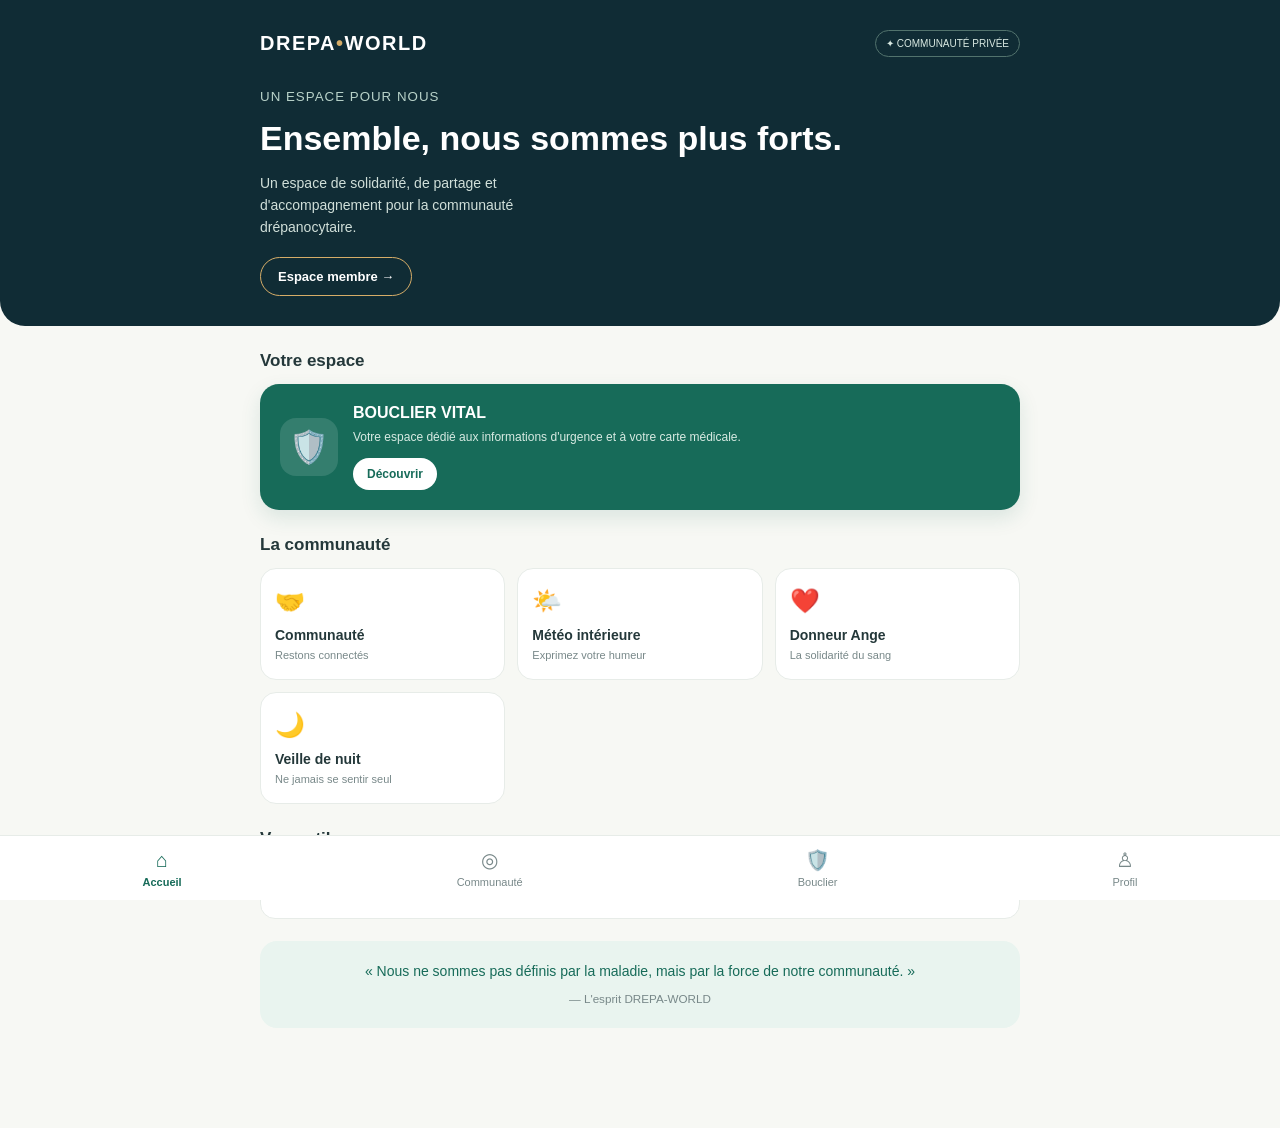
==== index.html @ d8fce9ac "Add files via upload" ====
<!DOCTYPE html>
<html lang="fr">
<head>
<meta charset="UTF-8">
<meta name="viewport" content="width=device-width, initial-scale=1.0">
<meta name="theme-color" content="#102c35">
<meta name="description" content="DREPA-WORLD, une communauté privée dédiée aux personnes vivant avec la drépanocytose.">
<title>DREPA-WORLD | Ensemble, plus forts</title>

<style>
:root {
  --deep: #102c35;
  --green: #176b59;
  --mint: #e9f4ef;
  --cream: #f7f8f4;
  --gold: #d6ad68;
  --text: #24383a;
  --muted: #788889;
  --white: #ffffff;
  --border: #e7ece8;
}

* {
  box-sizing: border-box;
  margin: 0;
  padding: 0;
}

body {
  font-family: Arial, sans-serif;
  background: var(--cream);
  color: var(--text);
  min-height: 100vh;
}

button {
  font: inherit;
  cursor: pointer;
}

header {
  background: var(--deep);
  color: white;
  padding: 20px;
  border-radius: 0 0 25px 25px;
}

.topbar {
  display: flex;
  align-items: center;
  justify-content: space-between;
  gap: 12px;
  flex-wrap: wrap;
}

.brand {
  font-size: 20px;
  font-weight: 800;
  letter-spacing: 1.5px;
}

.brand span {
  color: var(--gold);
}

.private {
  font-size: 10px;
  color: #d8e8e1;
  border: 1px solid #52736d;
  padding: 7px 10px;
  border-radius: 20px;
}

.welcome {
  margin-top: 30px;
}

.welcome small {
  color: #b8d2c9;
  letter-spacing: 1px;
}

.welcome h1 {
  font-size: 27px;
  margin: 12px 0;
  line-height: 1.25;
}

.welcome p {
  color: #d0dfd9;
  font-size: 14px;
  line-height: 1.6;
  max-width: 310px;
}

.login-link {
  display: inline-block;
  margin-top: 18px;
  padding: 11px 17px;
  border: 1px solid var(--gold);
  border-radius: 25px;
  color: white;
  text-decoration: none;
  font-size: 13px;
  font-weight: bold;
  transition: background .2s;
}

.login-link:hover {
  background: #ffffff18;
}

main {
  width: min(100% - 30px, 760px);
  margin: 22px auto 100px;
}

.section-title {
  font-size: 17px;
  margin: 25px 0 13px;
  font-weight: 700;
}

.shield {
  background: var(--green);
  color: white;
  border-radius: 19px;
  padding: 20px;
  display: flex;
  align-items: center;
  gap: 15px;
  box-shadow: 0 8px 20px #176b5920;
}

.shield-icon {
  font-size: 32px;
  background: #ffffff20;
  width: 58px;
  height: 58px;
  display: grid;
  place-items: center;
  border-radius: 16px;
  flex-shrink: 0;
}

.shield h2 {
  font-size: 16px;
  margin-bottom: 6px;
}

.shield p {
  font-size: 12px;
  color: #d8ebe3;
  line-height: 1.5;
}

.action {
  display: inline-block;
  margin-top: 12px;
  border: 0;
  border-radius: 20px;
  padding: 9px 14px;
  background: white;
  color: var(--green);
  font-size: 12px;
  font-weight: bold;
}

.grid {
  display: grid;
  grid-template-columns: repeat(2, 1fr);
  gap: 12px;
}

.tile {
  background: white;
  border: 1px solid var(--border);
  border-radius: 16px;
  padding: 17px 14px;
  min-height: 112px;
  text-align: left;
  color: var(--text);
}

.tile .emoji {
  font-size: 24px;
  display: block;
  margin-bottom: 12px;
}

.tile strong {
  display: block;
  font-size: 14px;
}

.tile small {
  display: block;
  margin-top: 6px;
  color: var(--muted);
  font-size: 11px;
}

.tools-button {
  display: flex;
  align-items: center;
  justify-content: space-between;
  width: 100%;
  background: white;
  color: var(--deep);
  border: 1px solid var(--border);
  border-radius: 15px;
  padding: 17px;
  font-weight: bold;
}

.tools-panel {
  display: none;
  background: white;
  border: 1px solid var(--border);
  border-radius: 15px;
  margin-top: 8px;
  overflow: hidden;
}

.tools-panel.open {
  display: block;
}

.tool-link {
  display: block;
  width: 100%;
  text-align: left;
  padding: 15px;
  background: white;
  color: var(--text);
  border: 0;
  border-bottom: 1px solid var(--border);
  font-size: 13px;
}

.tool-link:last-child {
  border-bottom: 0;
}

.quote {
  margin-top: 22px;
  padding: 19px;
  border-radius: 17px;
  background: var(--mint);
  color: var(--green);
  font-size: 14px;
  line-height: 1.6;
  text-align: center;
}

.quote small {
  display: block;
  margin-top: 8px;
  color: var(--muted);
}

.bottom-nav {
  position: fixed;
  bottom: 0;
  left: 0;
  right: 0;
  background: white;
  border-top: 1px solid var(--border);
  display: flex;
  justify-content: space-around;
  padding: 12px 5px calc(12px + env(safe-area-inset-bottom));
  z-index: 5;
}

.nav-item {
  background: none;
  border: 0;
  color: var(--muted);
  font-size: 11px;
  text-align: center;
}

.nav-item span {
  display: block;
  font-size: 20px;
  margin-bottom: 4px;
}

.nav-item.active {
  color: var(--green);
  font-weight: bold;
}

.notice {
  display: none;
  background: white;
  border: 1px solid var(--border);
  border-radius: 14px;
  padding: 18px;
  margin-top: 15px;
  font-size: 13px;
  line-height: 1.6;
}

.notice.show {
  display: block;
}

@media (min-width: 600px) {
  header {
    padding: 30px max(25px, calc((100% - 760px)/2));
  }

  .welcome h1 {
    font-size: 34px;
  }

  .grid {
    grid-template-columns: repeat(3, 1fr);
  }
}
</style>
</head>

<body>

<header>
  <div class="topbar">
    <div class="brand">DREPA<span>•</span>WORLD</div>
    <div class="private">✦ COMMUNAUTÉ PRIVÉE</div>
  </div>

  <div class="welcome">
    <small>UN ESPACE POUR NOUS</small>

    <h1>Ensemble, nous sommes plus forts.</h1>

    <p>
      Un espace de solidarité, de partage et
      d'accompagnement pour la communauté drépanocytaire.
    </p>

    <a href="connexion.html" class="login-link">
      Espace membre →
    </a>
  </div>
</header>

<main>

  <h2 class="section-title">Votre espace</h2>

  <section class="shield">
    <div class="shield-icon">🛡️</div>

    <div>
      <h2>BOUCLIER VITAL</h2>
      <p>
        Votre espace dédié aux informations d'urgence
        et à votre carte médicale.
      </p>

      <button class="action" onclick="showInfo('Bouclier Vital')">
        Découvrir
      </button>
    </div>
  </section>

  <h2 class="section-title">La communauté</h2>

  <section class="grid">

    <button class="tile" onclick="showInfo('Communauté')">
      <span class="emoji">🤝</span>
      <strong>Communauté</strong>
      <small>Restons connectés</small>
    </button>

    <button class="tile" onclick="showInfo('Météo intérieure')">
      <span class="emoji">🌤️</span>
      <strong>Météo intérieure</strong>
      <small>Exprimez votre humeur</small>
    </button>

    <button class="tile" onclick="showInfo('Donneur Ange')">
      <span class="emoji">❤️</span>
      <strong>Donneur Ange</strong>
      <small>La solidarité du sang</small>
    </button>

    <button class="tile" onclick="showInfo('Veille de nuit')">
      <span class="emoji">🌙</span>
      <strong>Veille de nuit</strong>
      <small>Ne jamais se sentir seul</small>
    </button>

  </section>

  <h2 class="section-title">Vos outils</h2>

  <button
    class="tools-button"
    onclick="toggleTools()"
    aria-expanded="false"
    id="toolsButton"
  >
    <span>🧰 &nbsp; Outils DREPA-WORLD</span>
    <span id="toolsArrow">＋</span>
  </button>

  <div class="tools-panel" id="toolsPanel">

    <button class="tool-link" onclick="showInfo('Suivi hydratation')">
      💧 Suivi hydratation
    </button>

    <button class="tool-link" onclick="showInfo('Rappels personnels')">
      ⏰ Rappels personnels
    </button>

    <button class="tool-link" onclick="showInfo('Journal de santé')">
      📖 Journal de santé
    </button>

    <button class="tool-link" onclick="showInfo('Annuaire solidaire')">
      📍 Annuaire solidaire
    </button>

    <button class="tool-link" onclick="showInfo('Mes invitations')">
      🎟️ Mes invitations
    </button>

    <button class="tool-link" onclick="showInfo('Mon profil')">
      👤 Mon profil
    </button>

  </div>

  <div class="notice" id="notice" role="status"></div>

  <div class="quote">
    « Nous ne sommes pas définis par la maladie,
    mais par la force de notre communauté. »

    <small>— L'esprit DREPA-WORLD</small>
  </div>

</main>

<nav class="bottom-nav">

  <button class="nav-item active" onclick="showInfo('Accueil')">
    <span>⌂</span>Accueil
  </button>

  <button class="nav-item" onclick="showInfo('Communauté')">
    <span>◎</span>Communauté
  </button>

  <button class="nav-item" onclick="showInfo('Bouclier Vital')">
    <span>🛡️</span>Bouclier
  </button>

  <button class="nav-item" onclick="showInfo('Profil')">
    <span>♙</span>Profil
  </button>

</nav>

<script>
function toggleTools() {
  const panel = document.getElementById('toolsPanel');
  const button = document.getElementById('toolsButton');
  const arrow = document.getElementById('toolsArrow');

  const open = panel.classList.toggle('open');

  button.setAttribute('aria-expanded', open);
  arrow.textContent = open ? '−' : '＋';
}

function showInfo(name) {
  const notice = document.getElementById('notice');

  notice.textContent =
    name + " : cet espace sera développé dans les prochaines étapes de DREPA-WORLD.";

  notice.classList.add('show');

  notice.scrollIntoView({
    behavior: 'smooth',
    block: 'nearest'
  });
}
</script>

</body>
</html>
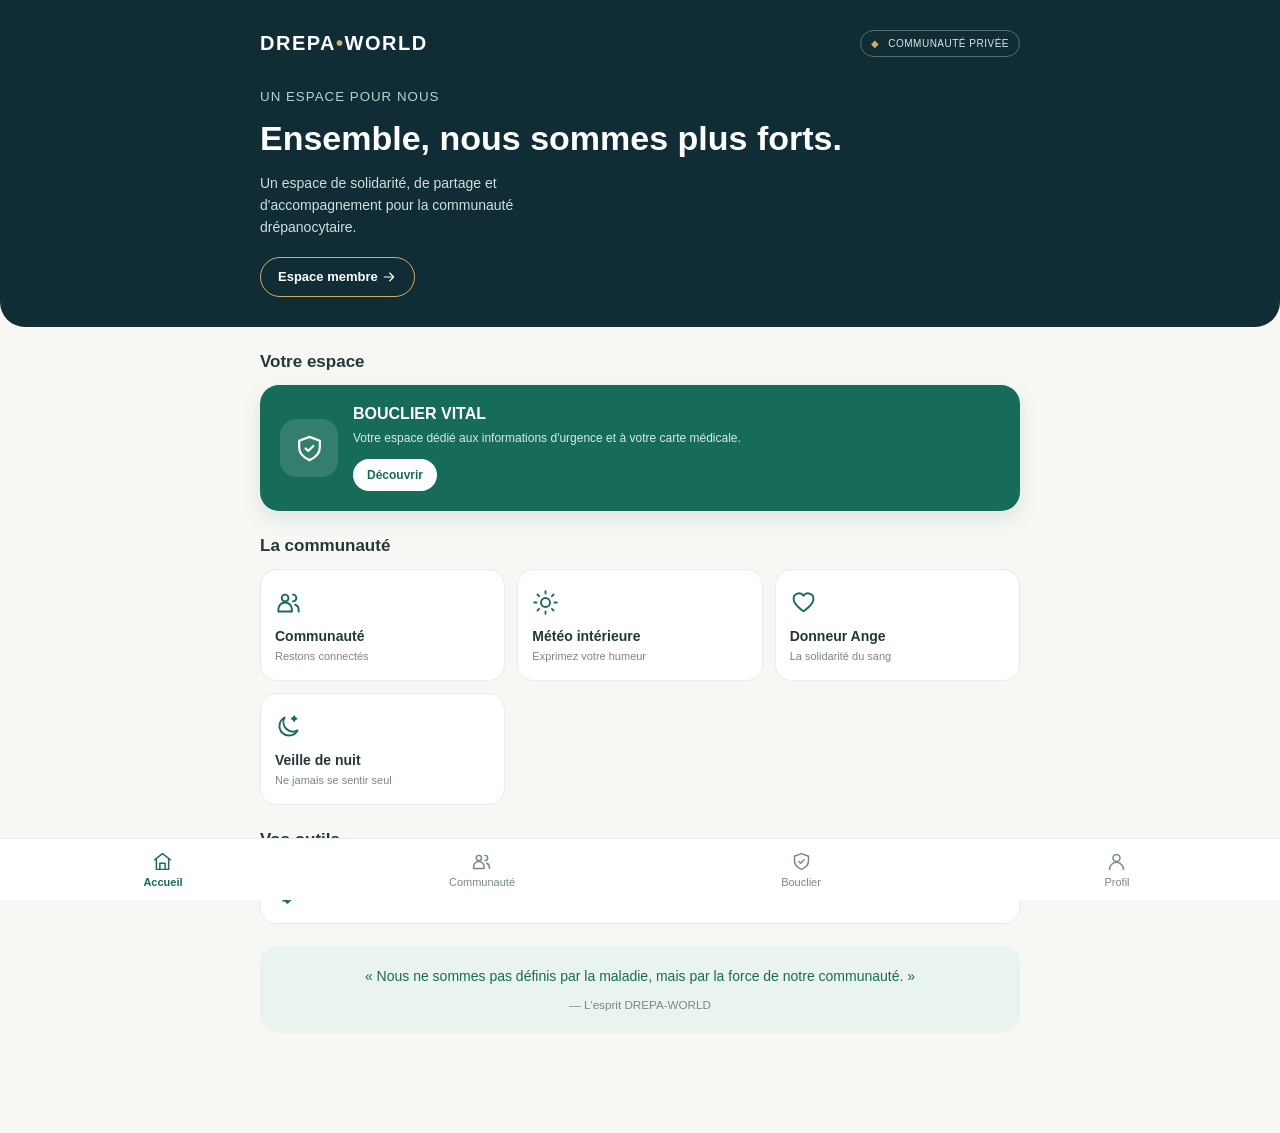
==== commit 3eb8fe8e: "Update index.html" ====
--- a/index.html
+++ b/index.html
@@ -1,3 +1,4 @@
+
 <!DOCTYPE html>
 <html lang="fr">
 <head>
@@ -9,325 +10,439 @@
 
 <style>
 :root {
-  --deep: #102c35;
-  --green: #176b59;
-  --mint: #e9f4ef;
-  --cream: #f7f8f4;
-  --gold: #d6ad68;
-  --text: #24383a;
-  --muted: #788889;
-  --white: #ffffff;
-  --border: #e7ece8;
+  --deep:#102c35;
+  --green:#176b59;
+  --mint:#e9f4ef;
+  --cream:#f7f8f4;
+  --gold:#d6ad68;
+  --text:#24383a;
+  --muted:#788889;
+  --white:#fff;
+  --border:#e7ece8;
 }
 
 * {
-  box-sizing: border-box;
-  margin: 0;
-  padding: 0;
+  box-sizing:border-box;
+  margin:0;
+  padding:0;
 }
 
 body {
-  font-family: Arial, sans-serif;
-  background: var(--cream);
-  color: var(--text);
-  min-height: 100vh;
-}
-
-button {
-  font: inherit;
-  cursor: pointer;
+  font-family:Arial,sans-serif;
+  background:var(--cream);
+  color:var(--text);
+  min-height:100vh;
+}
+
+button {font:inherit;cursor:pointer}
+
+.icon {
+  width:25px;
+  height:25px;
+  display:block;
+  fill:none;
+  stroke:currentColor;
+  stroke-width:1.7;
+  stroke-linecap:round;
+  stroke-linejoin:round;
 }
 
 header {
-  background: var(--deep);
-  color: white;
-  padding: 20px;
-  border-radius: 0 0 25px 25px;
+  background:var(--deep);
+  color:white;
+  padding:20px;
+  border-radius:0 0 25px 25px;
 }
 
 .topbar {
-  display: flex;
-  align-items: center;
-  justify-content: space-between;
-  gap: 12px;
-  flex-wrap: wrap;
+  display:flex;
+  align-items:center;
+  justify-content:space-between;
+  gap:12px;
+  flex-wrap:wrap;
 }
 
 .brand {
-  font-size: 20px;
-  font-weight: 800;
-  letter-spacing: 1.5px;
-}
-
-.brand span {
-  color: var(--gold);
-}
+  font-size:20px;
+  font-weight:800;
+  letter-spacing:1.5px;
+}
+
+.brand span {color:var(--gold)}
 
 .private {
-  font-size: 10px;
-  color: #d8e8e1;
-  border: 1px solid #52736d;
-  padding: 7px 10px;
-  border-radius: 20px;
-}
-
-.welcome {
-  margin-top: 30px;
-}
+  font-size:10px;
+  color:#d8e8e1;
+  border:1px solid #52736d;
+  padding:7px 10px;
+  border-radius:20px;
+  letter-spacing:.5px;
+}
+
+.private-mark {
+  color:var(--gold);
+  margin-right:5px;
+}
+
+.welcome {margin-top:30px}
 
 .welcome small {
-  color: #b8d2c9;
-  letter-spacing: 1px;
+  color:#b8d2c9;
+  letter-spacing:1px;
 }
 
 .welcome h1 {
-  font-size: 27px;
-  margin: 12px 0;
-  line-height: 1.25;
+  font-size:27px;
+  margin:12px 0;
+  line-height:1.25;
 }
 
 .welcome p {
-  color: #d0dfd9;
-  font-size: 14px;
-  line-height: 1.6;
-  max-width: 310px;
+  color:#d0dfd9;
+  font-size:14px;
+  line-height:1.6;
+  max-width:310px;
 }
 
 .login-link {
-  display: inline-block;
-  margin-top: 18px;
-  padding: 11px 17px;
-  border: 1px solid var(--gold);
-  border-radius: 25px;
-  color: white;
-  text-decoration: none;
-  font-size: 13px;
-  font-weight: bold;
-  transition: background .2s;
-}
-
-.login-link:hover {
-  background: #ffffff18;
-}
+  display:inline-block;
+  margin-top:18px;
+  padding:11px 17px;
+  border:1px solid var(--gold);
+  border-radius:25px;
+  color:white;
+  text-decoration:none;
+  font-size:13px;
+  font-weight:bold;
+  transition:background .2s;
+}
+
+.login-link:hover {background:#ffffff18}
 
 main {
-  width: min(100% - 30px, 760px);
-  margin: 22px auto 100px;
+  width:min(100% - 30px,760px);
+  margin:22px auto 100px;
 }
 
 .section-title {
-  font-size: 17px;
-  margin: 25px 0 13px;
-  font-weight: 700;
+  font-size:17px;
+  margin:25px 0 13px;
+  font-weight:700;
 }
 
 .shield {
-  background: var(--green);
-  color: white;
-  border-radius: 19px;
-  padding: 20px;
-  display: flex;
-  align-items: center;
-  gap: 15px;
-  box-shadow: 0 8px 20px #176b5920;
+  background:var(--green);
+  color:white;
+  border-radius:19px;
+  padding:20px;
+  display:flex;
+  align-items:center;
+  gap:15px;
+  box-shadow:0 8px 20px #176b5920;
 }
 
 .shield-icon {
-  font-size: 32px;
-  background: #ffffff20;
-  width: 58px;
-  height: 58px;
-  display: grid;
-  place-items: center;
-  border-radius: 16px;
-  flex-shrink: 0;
+  width:58px;
+  height:58px;
+  display:grid;
+  place-items:center;
+  border-radius:16px;
+  background:#ffffff20;
+  flex-shrink:0;
+}
+
+.shield-icon .icon {
+  width:31px;
+  height:31px;
 }
 
 .shield h2 {
-  font-size: 16px;
-  margin-bottom: 6px;
+  font-size:16px;
+  margin-bottom:6px;
 }
 
 .shield p {
-  font-size: 12px;
-  color: #d8ebe3;
-  line-height: 1.5;
+  font-size:12px;
+  color:#d8ebe3;
+  line-height:1.5;
 }
 
 .action {
-  display: inline-block;
-  margin-top: 12px;
-  border: 0;
-  border-radius: 20px;
-  padding: 9px 14px;
-  background: white;
-  color: var(--green);
-  font-size: 12px;
-  font-weight: bold;
+  display:inline-block;
+  margin-top:12px;
+  border:0;
+  border-radius:20px;
+  padding:9px 14px;
+  background:white;
+  color:var(--green);
+  font-size:12px;
+  font-weight:bold;
 }
 
 .grid {
-  display: grid;
-  grid-template-columns: repeat(2, 1fr);
-  gap: 12px;
+  display:grid;
+  grid-template-columns:repeat(2,1fr);
+  gap:12px;
 }
 
 .tile {
-  background: white;
-  border: 1px solid var(--border);
-  border-radius: 16px;
-  padding: 17px 14px;
-  min-height: 112px;
-  text-align: left;
-  color: var(--text);
-}
-
-.tile .emoji {
-  font-size: 24px;
-  display: block;
-  margin-bottom: 12px;
+  background:white;
+  border:1px solid var(--border);
+  border-radius:16px;
+  padding:17px 14px;
+  min-height:112px;
+  text-align:left;
+  color:var(--text);
+  transition:border-color .2s,transform .2s;
+}
+
+.tile:hover {
+  border-color:var(--green);
+  transform:translateY(-2px);
+}
+
+.tile-icon {
+  width:27px;
+  height:27px;
+  color:var(--green);
+  display:block;
+  margin-bottom:12px;
 }
 
 .tile strong {
-  display: block;
-  font-size: 14px;
+  display:block;
+  font-size:14px;
 }
 
 .tile small {
-  display: block;
-  margin-top: 6px;
-  color: var(--muted);
-  font-size: 11px;
+  display:block;
+  margin-top:6px;
+  color:var(--muted);
+  font-size:11px;
 }
 
 .tools-button {
-  display: flex;
-  align-items: center;
-  justify-content: space-between;
-  width: 100%;
-  background: white;
-  color: var(--deep);
-  border: 1px solid var(--border);
-  border-radius: 15px;
-  padding: 17px;
-  font-weight: bold;
+  display:flex;
+  align-items:center;
+  justify-content:space-between;
+  width:100%;
+  background:white;
+  color:var(--deep);
+  border:1px solid var(--border);
+  border-radius:15px;
+  padding:17px;
+  font-weight:bold;
+}
+
+.tools-title {
+  display:flex;
+  align-items:center;
+  gap:10px;
+}
+
+.tools-title .icon {
+  color:var(--green);
 }
 
 .tools-panel {
-  display: none;
-  background: white;
-  border: 1px solid var(--border);
-  border-radius: 15px;
-  margin-top: 8px;
-  overflow: hidden;
-}
-
-.tools-panel.open {
-  display: block;
-}
+  display:none;
+  background:white;
+  border:1px solid var(--border);
+  border-radius:15px;
+  margin-top:8px;
+  overflow:hidden;
+}
+
+.tools-panel.open {display:block}
 
 .tool-link {
-  display: block;
-  width: 100%;
-  text-align: left;
-  padding: 15px;
-  background: white;
-  color: var(--text);
-  border: 0;
-  border-bottom: 1px solid var(--border);
-  font-size: 13px;
-}
-
-.tool-link:last-child {
-  border-bottom: 0;
-}
+  display:flex;
+  align-items:center;
+  gap:12px;
+  width:100%;
+  text-align:left;
+  padding:15px;
+  background:white;
+  color:var(--text);
+  border:0;
+  border-bottom:1px solid var(--border);
+  font-size:13px;
+}
+
+.tool-link .icon {
+  width:20px;
+  height:20px;
+  color:var(--green);
+}
+
+.tool-link:last-child {border-bottom:0}
 
 .quote {
-  margin-top: 22px;
-  padding: 19px;
-  border-radius: 17px;
-  background: var(--mint);
-  color: var(--green);
-  font-size: 14px;
-  line-height: 1.6;
-  text-align: center;
+  margin-top:22px;
+  padding:19px;
+  border-radius:17px;
+  background:var(--mint);
+  color:var(--green);
+  font-size:14px;
+  line-height:1.6;
+  text-align:center;
 }
 
 .quote small {
-  display: block;
-  margin-top: 8px;
-  color: var(--muted);
+  display:block;
+  margin-top:8px;
+  color:var(--muted);
 }
 
 .bottom-nav {
-  position: fixed;
-  bottom: 0;
-  left: 0;
-  right: 0;
-  background: white;
-  border-top: 1px solid var(--border);
-  display: flex;
-  justify-content: space-around;
-  padding: 12px 5px calc(12px + env(safe-area-inset-bottom));
-  z-index: 5;
+  position:fixed;
+  bottom:0;
+  left:0;
+  right:0;
+  background:white;
+  border-top:1px solid var(--border);
+  display:flex;
+  justify-content:space-around;
+  padding:12px 5px calc(12px + env(safe-area-inset-bottom));
+  z-index:5;
 }
 
 .nav-item {
-  background: none;
-  border: 0;
-  color: var(--muted);
-  font-size: 11px;
-  text-align: center;
-}
-
-.nav-item span {
-  display: block;
-  font-size: 20px;
-  margin-bottom: 4px;
+  background:none;
+  border:0;
+  color:var(--muted);
+  font-size:11px;
+  text-align:center;
+  min-width:60px;
+}
+
+.nav-item .icon {
+  margin:0 auto 4px;
+  width:21px;
+  height:21px;
 }
 
 .nav-item.active {
-  color: var(--green);
-  font-weight: bold;
+  color:var(--green);
+  font-weight:bold;
 }
 
 .notice {
-  display: none;
-  background: white;
-  border: 1px solid var(--border);
-  border-radius: 14px;
-  padding: 18px;
-  margin-top: 15px;
-  font-size: 13px;
-  line-height: 1.6;
-}
-
-.notice.show {
-  display: block;
-}
-
-@media (min-width: 600px) {
+  display:none;
+  background:white;
+  border:1px solid var(--border);
+  border-radius:14px;
+  padding:18px;
+  margin-top:15px;
+  font-size:13px;
+  line-height:1.6;
+}
+
+.notice.show {display:block}
+
+@media (min-width:600px) {
   header {
-    padding: 30px max(25px, calc((100% - 760px)/2));
+    padding:30px max(25px,calc((100% - 760px)/2));
   }
 
-  .welcome h1 {
-    font-size: 34px;
-  }
-
-  .grid {
-    grid-template-columns: repeat(3, 1fr);
-  }
+  .welcome h1 {font-size:34px}
+
+  .grid {grid-template-columns:repeat(3,1fr)}
 }
 </style>
 </head>
 
 <body>
+
+<svg xmlns="http://www.w3.org/2000/svg" style="display:none">
+
+  <symbol id="i-shield" viewBox="0 0 24 24">
+    <path d="M12 3 20 6v5c0 5-3.5 8-8 10-4.5-2-8-5-8-10V6z"/>
+    <path d="m9 12 2 2 4-4"/>
+  </symbol>
+
+  <symbol id="i-community" viewBox="0 0 24 24">
+    <circle cx="9" cy="8" r="3"/>
+    <path d="M3 20v-2a6 6 0 0 1 12 0v2z"/>
+    <path d="M16 5a3 3 0 0 1 0 6"/>
+    <path d="M18 14a5 5 0 0 1 3 5v1"/>
+  </symbol>
+
+  <symbol id="i-weather" viewBox="0 0 24 24">
+    <circle cx="12" cy="12" r="4"/>
+    <path d="M12 2v2M12 20v2M4.9 4.9l1.4 1.4M17.7 17.7l1.4 1.4M2 12h2M20 12h2M4.9 19.1l1.4-1.4M17.7 6.3l1.4-1.4"/>
+  </symbol>
+
+  <symbol id="i-heart" viewBox="0 0 24 24">
+    <path d="M20.8 8.8c0 5-8.8 11-8.8 11s-8.8-6-8.8-11A4.8 4.8 0 0 1 12 6a4.8 4.8 0 0 1 8.8 2.8z"/>
+  </symbol>
+
+  <symbol id="i-moon" viewBox="0 0 24 24">
+    <path d="M20 15.5A8.5 8.5 0 0 1 8.5 4 8.5 8.5 0 1 0 20 15.5z"/>
+    <path d="m17 3 .6 1.4L19 5l-1.4.6L17 7l-.6-1.4L15 5l1.4-.6z"/>
+  </symbol>
+
+  <symbol id="i-tools" viewBox="0 0 24 24">
+    <path d="m14 7 3 3"/>
+    <path d="m5 19 9-9"/>
+    <path d="M13 5a4 4 0 0 0 5 5l3-3-5-5z"/>
+    <path d="m4 14 6 6"/>
+    <path d="m3 15 5-5 6 6-5 5z"/>
+  </symbol>
+
+  <symbol id="i-water" viewBox="0 0 24 24">
+    <path d="M12 2s-7 8-7 13a7 7 0 0 0 14 0c0-5-7-13-7-13z"/>
+    <path d="M9 16a3 3 0 0 0 3 3"/>
+  </symbol>
+
+  <symbol id="i-clock" viewBox="0 0 24 24">
+    <circle cx="12" cy="12" r="9"/>
+    <path d="M12 7v5l3 2"/>
+  </symbol>
+
+  <symbol id="i-book" viewBox="0 0 24 24">
+    <path d="M4 4.5A2.5 2.5 0 0 1 6.5 2H20v18H6.5A2.5 2.5 0 0 1 4 17.5z"/>
+    <path d="M4 17.5A2.5 2.5 0 0 1 6.5 15H20"/>
+  </symbol>
+
+  <symbol id="i-location" viewBox="0 0 24 24">
+    <path d="M20 10c0 5-8 12-8 12S4 15 4 10a8 8 0 1 1 16 0z"/>
+    <circle cx="12" cy="10" r="2.5"/>
+  </symbol>
+
+  <symbol id="i-ticket" viewBox="0 0 24 24">
+    <path d="M3 7h18v4a2 2 0 0 0 0 4v4H3v-4a2 2 0 0 0 0-4z"/>
+    <path d="M13 7v2M13 12v2M13 17v2"/>
+  </symbol>
+
+  <symbol id="i-user" viewBox="0 0 24 24">
+    <circle cx="12" cy="8" r="4"/>
+    <path d="M4 21a8 8 0 0 1 16 0"/>
+  </symbol>
+
+  <symbol id="i-home" viewBox="0 0 24 24">
+    <path d="m3 10 9-7 9 7"/>
+    <path d="M5 9v12h14V9"/>
+    <path d="M9 21v-7h6v7"/>
+  </symbol>
+
+  <symbol id="i-plus" viewBox="0 0 24 24">
+    <path d="M12 5v14M5 12h14"/>
+  </symbol>
+
+  <symbol id="i-arrow" viewBox="0 0 24 24">
+    <path d="M5 12h14M13 6l6 6-6 6"/>
+  </symbol>
+
+</svg>
 
 <header>
   <div class="topbar">
     <div class="brand">DREPA<span>•</span>WORLD</div>
-    <div class="private">✦ COMMUNAUTÉ PRIVÉE</div>
+    <div class="private">
+      <span class="private-mark">◆</span>
+      COMMUNAUTÉ PRIVÉE
+    </div>
   </div>
 
   <div class="welcome">
@@ -341,7 +456,10 @@
     </p>
 
     <a href="connexion.html" class="login-link">
-      Espace membre →
+      Espace membre
+      <svg class="icon" style="display:inline-block;vertical-align:middle;width:16px;height:16px">
+        <use href="#i-arrow"/>
+      </svg>
     </a>
   </div>
 </header>
@@ -351,7 +469,9 @@
   <h2 class="section-title">Votre espace</h2>
 
   <section class="shield">
-    <div class="shield-icon">🛡️</div>
+    <div class="shield-icon">
+      <svg class="icon"><use href="#i-shield"/></svg>
+    </div>
 
     <div>
       <h2>BOUCLIER VITAL</h2>
@@ -371,25 +491,25 @@
   <section class="grid">
 
     <button class="tile" onclick="showInfo('Communauté')">
-      <span class="emoji">🤝</span>
+      <svg class="tile-icon icon"><use href="#i-community"/></svg>
       <strong>Communauté</strong>
       <small>Restons connectés</small>
     </button>
 
     <button class="tile" onclick="showInfo('Météo intérieure')">
-      <span class="emoji">🌤️</span>
+      <svg class="tile-icon icon"><use href="#i-weather"/></svg>
       <strong>Météo intérieure</strong>
       <small>Exprimez votre humeur</small>
     </button>
 
     <button class="tile" onclick="showInfo('Donneur Ange')">
-      <span class="emoji">❤️</span>
+      <svg class="tile-icon icon"><use href="#i-heart"/></svg>
       <strong>Donneur Ange</strong>
       <small>La solidarité du sang</small>
     </button>
 
     <button class="tile" onclick="showInfo('Veille de nuit')">
-      <span class="emoji">🌙</span>
+      <svg class="tile-icon icon"><use href="#i-moon"/></svg>
       <strong>Veille de nuit</strong>
       <small>Ne jamais se sentir seul</small>
     </button>
@@ -404,34 +524,43 @@
     aria-expanded="false"
     id="toolsButton"
   >
-    <span>🧰 &nbsp; Outils DREPA-WORLD</span>
+    <span class="tools-title">
+      <svg class="icon"><use href="#i-tools"/></svg>
+      Outils DREPA-WORLD
+    </span>
     <span id="toolsArrow">＋</span>
   </button>
 
   <div class="tools-panel" id="toolsPanel">
 
     <button class="tool-link" onclick="showInfo('Suivi hydratation')">
-      💧 Suivi hydratation
+      <svg class="icon"><use href="#i-water"/></svg>
+      Suivi hydratation
     </button>
 
     <button class="tool-link" onclick="showInfo('Rappels personnels')">
-      ⏰ Rappels personnels
+      <svg class="icon"><use href="#i-clock"/></svg>
+      Rappels personnels
     </button>
 
     <button class="tool-link" onclick="showInfo('Journal de santé')">
-      📖 Journal de santé
+      <svg class="icon"><use href="#i-book"/></svg>
+      Journal de santé
     </button>
 
     <button class="tool-link" onclick="showInfo('Annuaire solidaire')">
-      📍 Annuaire solidaire
+      <svg class="icon"><use href="#i-location"/></svg>
+      Annuaire solidaire
     </button>
 
     <button class="tool-link" onclick="showInfo('Mes invitations')">
-      🎟️ Mes invitations
+      <svg class="icon"><use href="#i-ticket"/></svg>
+      Mes invitations
     </button>
 
     <button class="tool-link" onclick="showInfo('Mon profil')">
-      👤 Mon profil
+      <svg class="icon"><use href="#i-user"/></svg>
+      Mon profil
     </button>
 
   </div>
@@ -450,19 +579,23 @@
 <nav class="bottom-nav">
 
   <button class="nav-item active" onclick="showInfo('Accueil')">
-    <span>⌂</span>Accueil
+    <svg class="icon"><use href="#i-home"/></svg>
+    Accueil
   </button>
 
   <button class="nav-item" onclick="showInfo('Communauté')">
-    <span>◎</span>Communauté
+    <svg class="icon"><use href="#i-community"/></svg>
+    Communauté
   </button>
 
   <button class="nav-item" onclick="showInfo('Bouclier Vital')">
-    <span>🛡️</span>Bouclier
+    <svg class="icon"><use href="#i-shield"/></svg>
+    Bouclier
   </button>
 
   <button class="nav-item" onclick="showInfo('Profil')">
-    <span>♙</span>Profil
+    <svg class="icon"><use href="#i-user"/></svg>
+    Profil
   </button>
 
 </nav>
@@ -488,11 +621,12 @@
   notice.classList.add('show');
 
   notice.scrollIntoView({
-    behavior: 'smooth',
-    block: 'nearest'
+    behavior:'smooth',
+    block:'nearest'
   });
 }
 </script>
 
 </body>
-</html>
+  </html>
+  
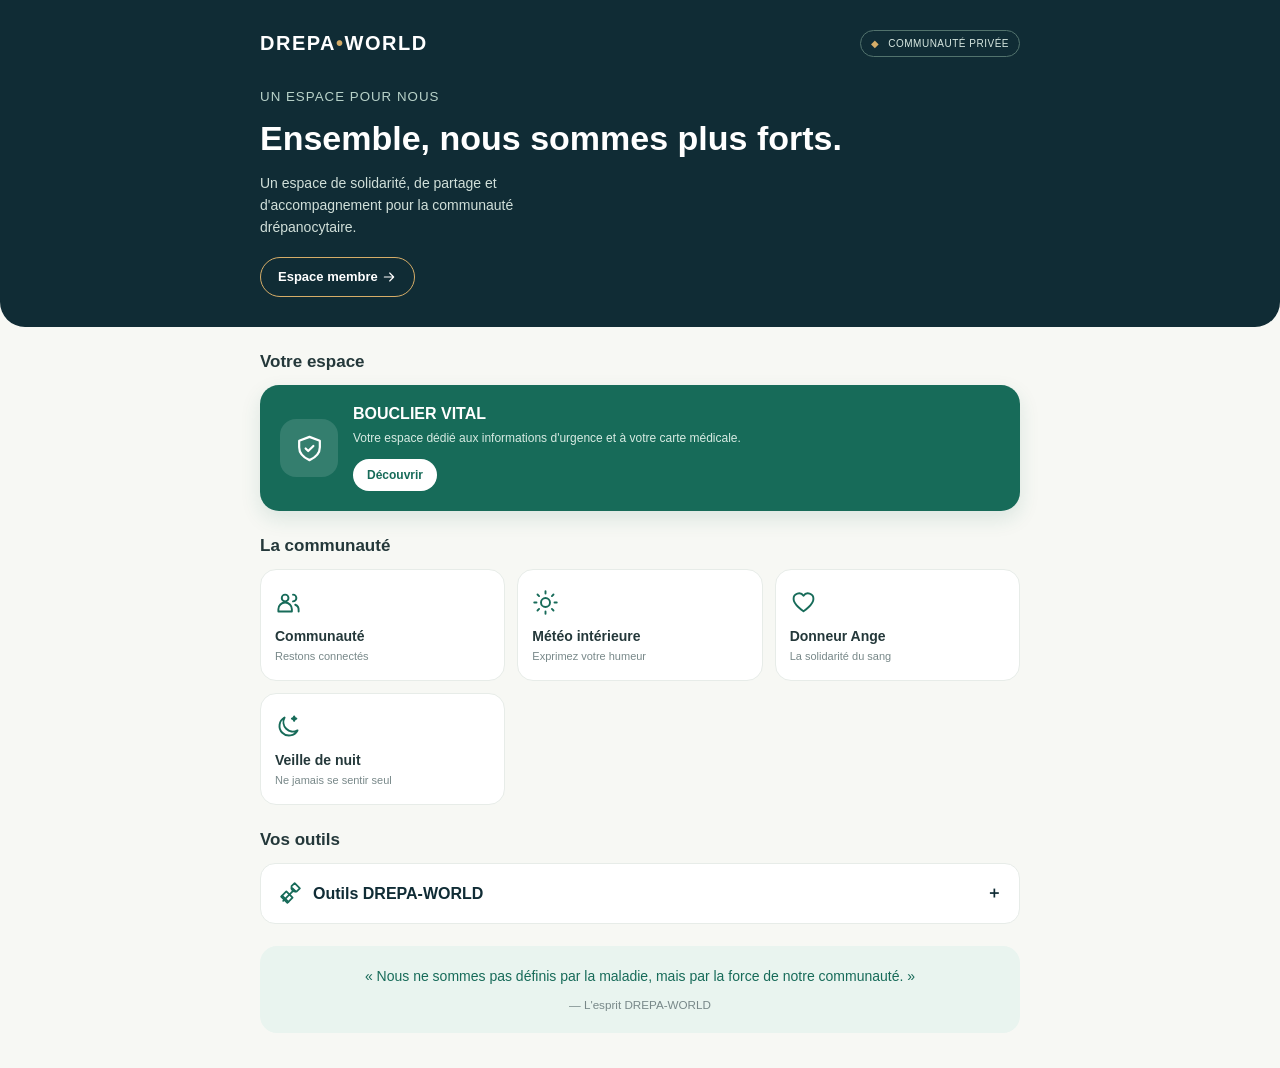
==== commit 0a6f5ffc: "Update index.html" ====
--- a/index.html
+++ b/index.html
@@ -34,7 +34,10 @@
   min-height:100vh;
 }
 
-button {font:inherit;cursor:pointer}
+button {
+  font:inherit;
+  cursor:pointer;
+}
 
 .icon {
   width:25px;
@@ -68,7 +71,9 @@
   letter-spacing:1.5px;
 }
 
-.brand span {color:var(--gold)}
+.brand span {
+  color:var(--gold);
+}
 
 .private {
   font-size:10px;
@@ -84,7 +89,9 @@
   margin-right:5px;
 }
 
-.welcome {margin-top:30px}
+.welcome {
+  margin-top:30px;
+}
 
 .welcome small {
   color:#b8d2c9;
@@ -117,11 +124,13 @@
   transition:background .2s;
 }
 
-.login-link:hover {background:#ffffff18}
+.login-link:hover {
+  background:#ffffff18;
+}
 
 main {
   width:min(100% - 30px,760px);
-  margin:22px auto 100px;
+  margin:22px auto 35px;
 }
 
 .section-title {
@@ -253,7 +262,9 @@
   overflow:hidden;
 }
 
-.tools-panel.open {display:block}
+.tools-panel.open {
+  display:block;
+}
 
 .tool-link {
   display:flex;
@@ -275,7 +286,9 @@
   color:var(--green);
 }
 
-.tool-link:last-child {border-bottom:0}
+.tool-link:last-child {
+  border-bottom:0;
+}
 
 .quote {
   margin-top:22px;
@@ -294,39 +307,6 @@
   color:var(--muted);
 }
 
-.bottom-nav {
-  position:fixed;
-  bottom:0;
-  left:0;
-  right:0;
-  background:white;
-  border-top:1px solid var(--border);
-  display:flex;
-  justify-content:space-around;
-  padding:12px 5px calc(12px + env(safe-area-inset-bottom));
-  z-index:5;
-}
-
-.nav-item {
-  background:none;
-  border:0;
-  color:var(--muted);
-  font-size:11px;
-  text-align:center;
-  min-width:60px;
-}
-
-.nav-item .icon {
-  margin:0 auto 4px;
-  width:21px;
-  height:21px;
-}
-
-.nav-item.active {
-  color:var(--green);
-  font-weight:bold;
-}
-
 .notice {
   display:none;
   background:white;
@@ -338,16 +318,22 @@
   line-height:1.6;
 }
 
-.notice.show {display:block}
+.notice.show {
+  display:block;
+}
 
 @media (min-width:600px) {
   header {
     padding:30px max(25px,calc((100% - 760px)/2));
   }
 
-  .welcome h1 {font-size:34px}
-
-  .grid {grid-template-columns:repeat(3,1fr)}
+  .welcome h1 {
+    font-size:34px;
+  }
+
+  .grid {
+    grid-template-columns:repeat(3,1fr);
+  }
 }
 </style>
 </head>
@@ -576,30 +562,6 @@
 
 </main>
 
-<nav class="bottom-nav">
-
-  <button class="nav-item active" onclick="showInfo('Accueil')">
-    <svg class="icon"><use href="#i-home"/></svg>
-    Accueil
-  </button>
-
-  <button class="nav-item" onclick="showInfo('Communauté')">
-    <svg class="icon"><use href="#i-community"/></svg>
-    Communauté
-  </button>
-
-  <button class="nav-item" onclick="showInfo('Bouclier Vital')">
-    <svg class="icon"><use href="#i-shield"/></svg>
-    Bouclier
-  </button>
-
-  <button class="nav-item" onclick="showInfo('Profil')">
-    <svg class="icon"><use href="#i-user"/></svg>
-    Profil
-  </button>
-
-</nav>
-
 <script>
 function toggleTools() {
   const panel = document.getElementById('toolsPanel');
@@ -628,5 +590,5 @@
 </script>
 
 </body>
-  </html>
-  
+                                                </html>
+                                                
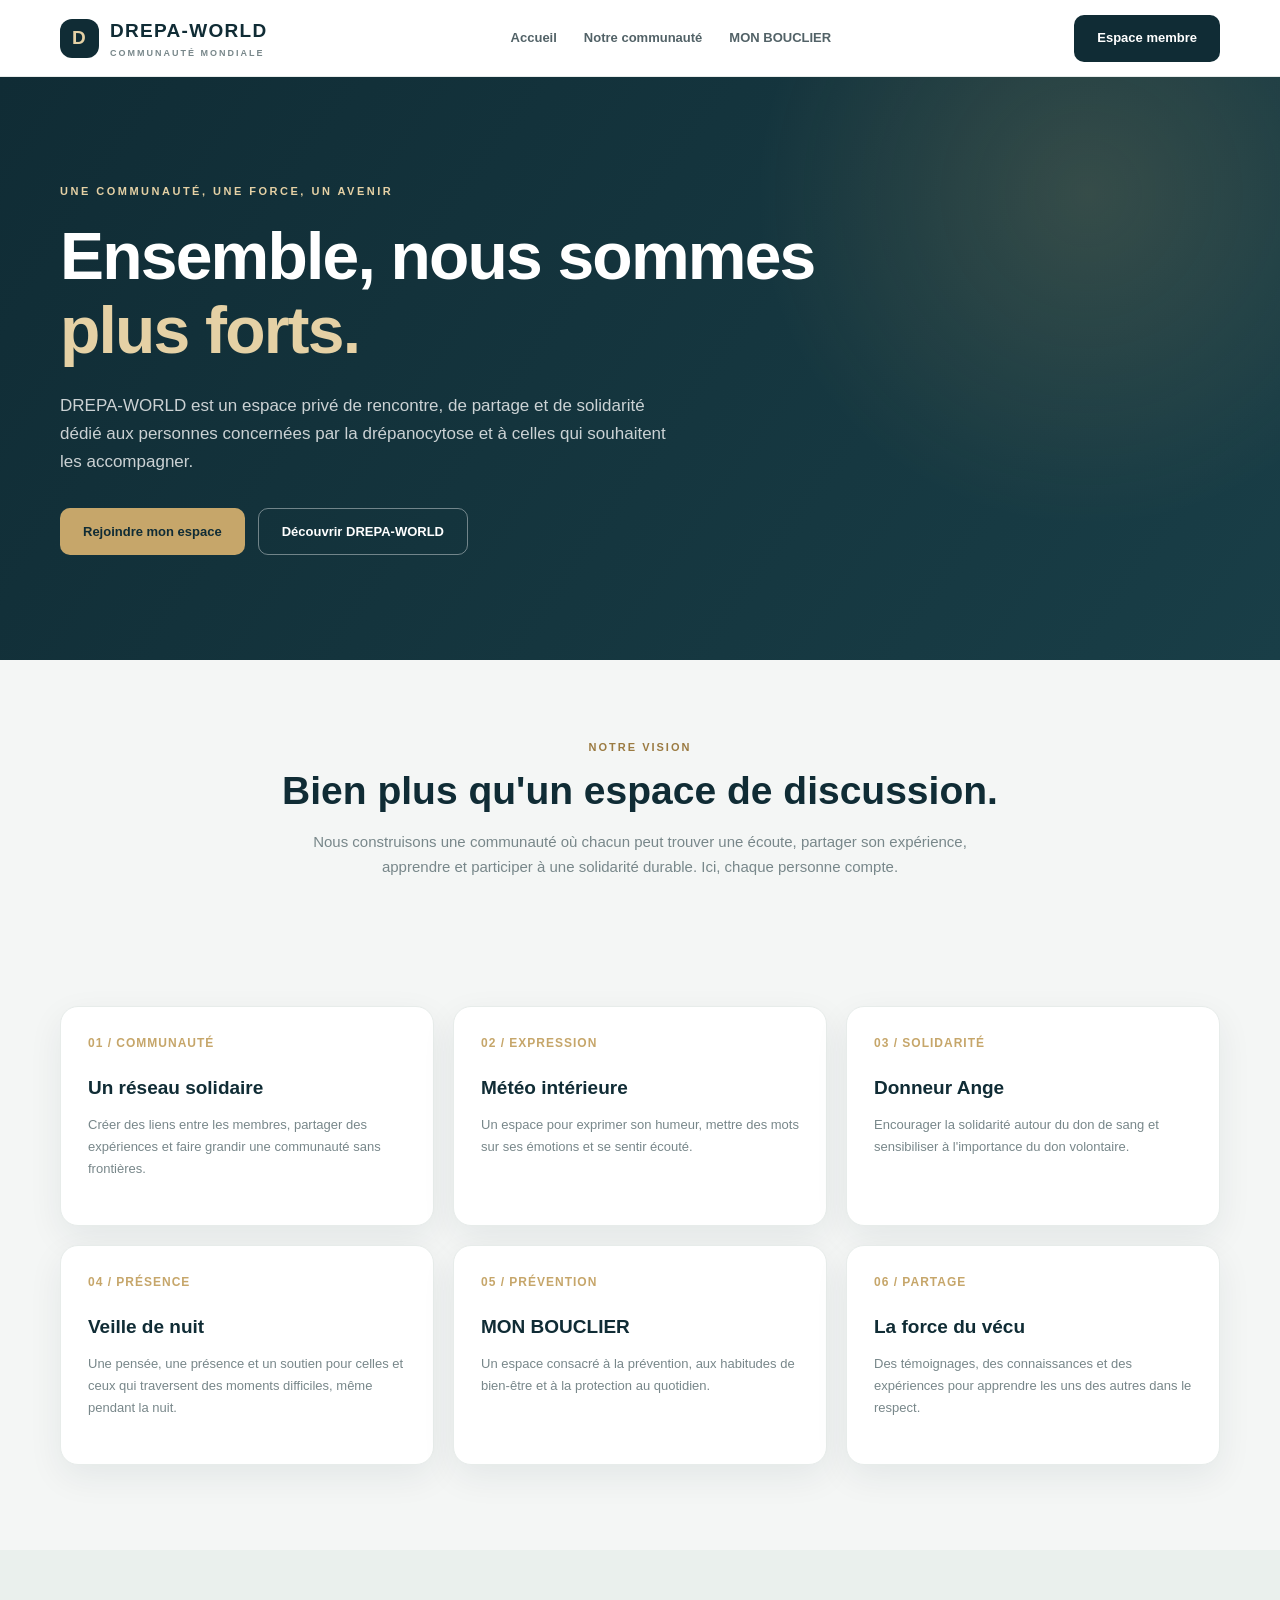
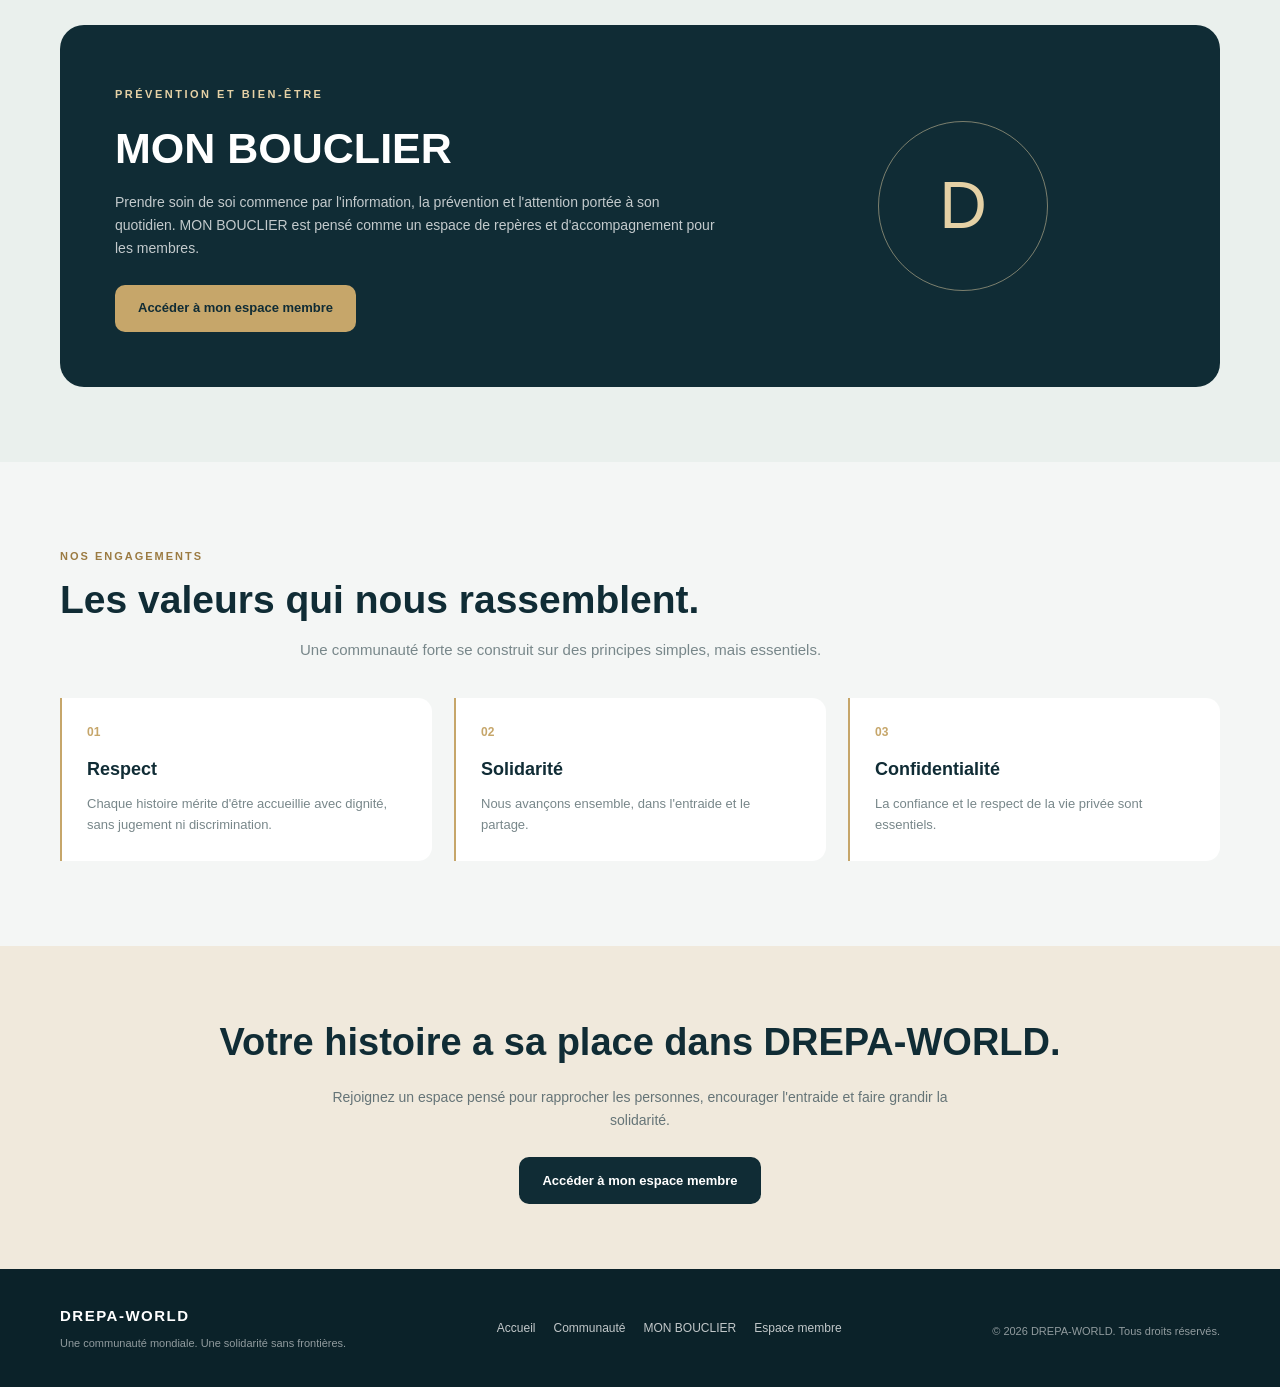
==== commit 48125a65: "Update index.html" ====
--- a/index.html
+++ b/index.html
@@ -2,593 +2,784 @@
 <!DOCTYPE html>
 <html lang="fr">
 <head>
-<meta charset="UTF-8">
-<meta name="viewport" content="width=device-width, initial-scale=1.0">
-<meta name="theme-color" content="#102c35">
-<meta name="description" content="DREPA-WORLD, une communauté privée dédiée aux personnes vivant avec la drépanocytose.">
-<title>DREPA-WORLD | Ensemble, plus forts</title>
-
-<style>
-:root {
-  --deep:#102c35;
-  --green:#176b59;
-  --mint:#e9f4ef;
-  --cream:#f7f8f4;
-  --gold:#d6ad68;
-  --text:#24383a;
-  --muted:#788889;
-  --white:#fff;
-  --border:#e7ece8;
-}
-
-* {
-  box-sizing:border-box;
-  margin:0;
-  padding:0;
-}
-
-body {
-  font-family:Arial,sans-serif;
-  background:var(--cream);
-  color:var(--text);
-  min-height:100vh;
-}
-
-button {
-  font:inherit;
-  cursor:pointer;
-}
-
-.icon {
-  width:25px;
-  height:25px;
-  display:block;
-  fill:none;
-  stroke:currentColor;
-  stroke-width:1.7;
-  stroke-linecap:round;
-  stroke-linejoin:round;
-}
-
-header {
-  background:var(--deep);
-  color:white;
-  padding:20px;
-  border-radius:0 0 25px 25px;
-}
-
-.topbar {
-  display:flex;
-  align-items:center;
-  justify-content:space-between;
-  gap:12px;
-  flex-wrap:wrap;
-}
-
-.brand {
-  font-size:20px;
-  font-weight:800;
-  letter-spacing:1.5px;
-}
-
-.brand span {
-  color:var(--gold);
-}
-
-.private {
-  font-size:10px;
-  color:#d8e8e1;
-  border:1px solid #52736d;
-  padding:7px 10px;
-  border-radius:20px;
-  letter-spacing:.5px;
-}
-
-.private-mark {
-  color:var(--gold);
-  margin-right:5px;
-}
-
-.welcome {
-  margin-top:30px;
-}
-
-.welcome small {
-  color:#b8d2c9;
-  letter-spacing:1px;
-}
-
-.welcome h1 {
-  font-size:27px;
-  margin:12px 0;
-  line-height:1.25;
-}
-
-.welcome p {
-  color:#d0dfd9;
-  font-size:14px;
-  line-height:1.6;
-  max-width:310px;
-}
-
-.login-link {
-  display:inline-block;
-  margin-top:18px;
-  padding:11px 17px;
-  border:1px solid var(--gold);
-  border-radius:25px;
-  color:white;
-  text-decoration:none;
-  font-size:13px;
-  font-weight:bold;
-  transition:background .2s;
-}
-
-.login-link:hover {
-  background:#ffffff18;
-}
-
-main {
-  width:min(100% - 30px,760px);
-  margin:22px auto 35px;
-}
-
-.section-title {
-  font-size:17px;
-  margin:25px 0 13px;
-  font-weight:700;
-}
-
-.shield {
-  background:var(--green);
-  color:white;
-  border-radius:19px;
-  padding:20px;
-  display:flex;
-  align-items:center;
-  gap:15px;
-  box-shadow:0 8px 20px #176b5920;
-}
-
-.shield-icon {
-  width:58px;
-  height:58px;
-  display:grid;
-  place-items:center;
-  border-radius:16px;
-  background:#ffffff20;
-  flex-shrink:0;
-}
-
-.shield-icon .icon {
-  width:31px;
-  height:31px;
-}
-
-.shield h2 {
-  font-size:16px;
-  margin-bottom:6px;
-}
-
-.shield p {
-  font-size:12px;
-  color:#d8ebe3;
-  line-height:1.5;
-}
-
-.action {
-  display:inline-block;
-  margin-top:12px;
-  border:0;
-  border-radius:20px;
-  padding:9px 14px;
-  background:white;
-  color:var(--green);
-  font-size:12px;
-  font-weight:bold;
-}
-
-.grid {
-  display:grid;
-  grid-template-columns:repeat(2,1fr);
-  gap:12px;
-}
-
-.tile {
-  background:white;
-  border:1px solid var(--border);
-  border-radius:16px;
-  padding:17px 14px;
-  min-height:112px;
-  text-align:left;
-  color:var(--text);
-  transition:border-color .2s,transform .2s;
-}
-
-.tile:hover {
-  border-color:var(--green);
-  transform:translateY(-2px);
-}
-
-.tile-icon {
-  width:27px;
-  height:27px;
-  color:var(--green);
-  display:block;
-  margin-bottom:12px;
-}
-
-.tile strong {
-  display:block;
-  font-size:14px;
-}
-
-.tile small {
-  display:block;
-  margin-top:6px;
-  color:var(--muted);
-  font-size:11px;
-}
-
-.tools-button {
-  display:flex;
-  align-items:center;
-  justify-content:space-between;
-  width:100%;
-  background:white;
-  color:var(--deep);
-  border:1px solid var(--border);
-  border-radius:15px;
-  padding:17px;
-  font-weight:bold;
-}
-
-.tools-title {
-  display:flex;
-  align-items:center;
-  gap:10px;
-}
-
-.tools-title .icon {
-  color:var(--green);
-}
-
-.tools-panel {
-  display:none;
-  background:white;
-  border:1px solid var(--border);
-  border-radius:15px;
-  margin-top:8px;
-  overflow:hidden;
-}
-
-.tools-panel.open {
-  display:block;
-}
-
-.tool-link {
-  display:flex;
-  align-items:center;
-  gap:12px;
-  width:100%;
-  text-align:left;
-  padding:15px;
-  background:white;
-  color:var(--text);
-  border:0;
-  border-bottom:1px solid var(--border);
-  font-size:13px;
-}
-
-.tool-link .icon {
-  width:20px;
-  height:20px;
-  color:var(--green);
-}
-
-.tool-link:last-child {
-  border-bottom:0;
-}
-
-.quote {
-  margin-top:22px;
-  padding:19px;
-  border-radius:17px;
-  background:var(--mint);
-  color:var(--green);
-  font-size:14px;
-  line-height:1.6;
-  text-align:center;
-}
-
-.quote small {
-  display:block;
-  margin-top:8px;
-  color:var(--muted);
-}
-
-.notice {
-  display:none;
-  background:white;
-  border:1px solid var(--border);
-  border-radius:14px;
-  padding:18px;
-  margin-top:15px;
-  font-size:13px;
-  line-height:1.6;
-}
-
-.notice.show {
-  display:block;
-}
-
-@media (min-width:600px) {
-  header {
-    padding:30px max(25px,calc((100% - 760px)/2));
-  }
-
-  .welcome h1 {
-    font-size:34px;
-  }
-
-  .grid {
-    grid-template-columns:repeat(3,1fr);
-  }
-}
-</style>
+  <meta charset="UTF-8">
+  <meta name="viewport" content="width=device-width, initial-scale=1.0">
+  <meta name="theme-color" content="#102c35">
+  <meta name="description" content="DREPA-WORLD, une communauté privée dédiée à la solidarité, au partage et au soutien des personnes concernées par la drépanocytose.">
+  <title>DREPA-WORLD | Ensemble, plus forts</title>
+
+  <style>
+    :root {
+      --forest: #102c35;
+      --forest-light: #193e47;
+      --gold: #c6a66a;
+      --gold-light: #e5d1a5;
+      --cream: #f4f6f5;
+      --white: #ffffff;
+      --text: #203238;
+      --muted: #78878a;
+      --border: #e7ecea;
+      --radius: 18px;
+      --shadow: 0 12px 35px rgba(16, 44, 53, .07);
+    }
+
+    * {
+      box-sizing: border-box;
+      margin: 0;
+      padding: 0;
+    }
+
+    html {
+      scroll-behavior: smooth;
+    }
+
+    body {
+      font-family: Arial, Helvetica, sans-serif;
+      background: var(--cream);
+      color: var(--text);
+      line-height: 1.65;
+    }
+
+    a {
+      color: inherit;
+      text-decoration: none;
+    }
+
+    button {
+      font: inherit;
+    }
+
+    .container {
+      width: min(1160px, calc(100% - 40px));
+      margin: auto;
+    }
+
+    .topbar {
+      position: sticky;
+      top: 0;
+      z-index: 20;
+      background: rgba(255, 255, 255, .96);
+      border-bottom: 1px solid var(--border);
+      backdrop-filter: blur(12px);
+    }
+
+    .topbar-inner {
+      min-height: 76px;
+      display: flex;
+      align-items: center;
+      justify-content: space-between;
+      gap: 20px;
+    }
+
+    .brand {
+      display: flex;
+      align-items: center;
+      gap: 11px;
+      color: var(--forest);
+      font-weight: 800;
+      letter-spacing: 1.3px;
+      font-size: 19px;
+    }
+
+    .brand-mark {
+      width: 39px;
+      height: 39px;
+      border-radius: 12px;
+      background: var(--forest);
+      color: var(--gold-light);
+      display: grid;
+      place-items: center;
+      font-size: 19px;
+      font-weight: 800;
+    }
+
+    .brand small {
+      display: block;
+      font-size: 9px;
+      color: var(--muted);
+      letter-spacing: 2px;
+      font-weight: 600;
+    }
+
+    .top-nav {
+      display: flex;
+      align-items: center;
+      gap: 27px;
+      font-size: 13px;
+      font-weight: 600;
+      color: #526267;
+    }
+
+    .top-nav a:hover {
+      color: var(--gold);
+    }
+
+    .button {
+      display: inline-flex;
+      align-items: center;
+      justify-content: center;
+      min-height: 47px;
+      padding: 0 23px;
+      border: 0;
+      border-radius: 10px;
+      background: var(--gold);
+      color: var(--forest);
+      font-weight: 700;
+      font-size: 13px;
+      cursor: pointer;
+      transition: .2s ease;
+    }
+
+    .button:hover {
+      background: var(--gold-light);
+      transform: translateY(-2px);
+    }
+
+    .button-dark {
+      background: var(--forest);
+      color: white;
+    }
+
+    .button-dark:hover {
+      background: var(--forest-light);
+      color: white;
+    }
+
+    .hero {
+      background:
+        radial-gradient(circle at 85% 20%, rgba(198,166,106,.18), transparent 28%),
+        linear-gradient(125deg, #102c35, #193e47);
+      color: white;
+      padding: 100px 0 105px;
+      overflow: hidden;
+    }
+
+    .hero-content {
+      max-width: 760px;
+    }
+
+    .eyebrow {
+      display: inline-block;
+      color: var(--gold-light);
+      font-size: 11px;
+      font-weight: 700;
+      letter-spacing: 2.5px;
+      text-transform: uppercase;
+      margin-bottom: 20px;
+    }
+
+    .hero h1 {
+      font-size: clamp(38px, 6vw, 66px);
+      line-height: 1.12;
+      letter-spacing: -1.8px;
+      margin-bottom: 24px;
+    }
+
+    .hero h1 span {
+      color: var(--gold-light);
+    }
+
+    .hero p {
+      max-width: 620px;
+      color: rgba(255,255,255,.78);
+      font-size: 17px;
+      margin-bottom: 32px;
+    }
+
+    .hero-actions {
+      display: flex;
+      flex-wrap: wrap;
+      gap: 13px;
+    }
+
+    .button-outline {
+      border: 1px solid rgba(255,255,255,.4);
+      color: white;
+      background: transparent;
+    }
+
+    .button-outline:hover {
+      background: rgba(255,255,255,.1);
+    }
+
+    .intro {
+      padding: 78px 0 55px;
+      text-align: center;
+    }
+
+    .section-label {
+      color: #9b7b42;
+      text-transform: uppercase;
+      letter-spacing: 2px;
+      font-size: 11px;
+      font-weight: 800;
+      margin-bottom: 12px;
+    }
+
+    .section-title {
+      color: var(--forest);
+      font-size: clamp(27px, 4vw, 39px);
+      line-height: 1.2;
+      margin-bottom: 15px;
+    }
+
+    .section-description {
+      max-width: 680px;
+      margin: auto;
+      color: var(--muted);
+      font-size: 15px;
+    }
+
+    .spaces {
+      padding: 35px 0 85px;
+    }
+
+    .spaces-grid {
+      display: grid;
+      grid-template-columns: repeat(3, 1fr);
+      gap: 19px;
+      margin-top: 36px;
+    }
+
+    .space-card {
+      background: white;
+      border: 1px solid var(--border);
+      border-radius: var(--radius);
+      padding: 27px;
+      min-height: 220px;
+      box-shadow: var(--shadow);
+      transition: transform .2s ease, border-color .2s ease;
+    }
+
+    .space-card:hover {
+      transform: translateY(-4px);
+      border-color: var(--gold);
+    }
+
+    .space-number {
+      color: var(--gold);
+      font-size: 12px;
+      font-weight: 800;
+      letter-spacing: 1px;
+      margin-bottom: 19px;
+    }
+
+    .space-card h3 {
+      color: var(--forest);
+      font-size: 19px;
+      margin-bottom: 10px;
+    }
+
+    .space-card p {
+      color: var(--muted);
+      font-size: 13px;
+      line-height: 1.7;
+    }
+
+    .shield-section {
+      padding: 75px 0;
+      background: #eaf0ed;
+    }
+
+    .shield-panel {
+      background: var(--forest);
+      color: white;
+      border-radius: 24px;
+      padding: 55px;
+      display: grid;
+      grid-template-columns: 1.2fr .8fr;
+      gap: 40px;
+      align-items: center;
+    }
+
+    .shield-panel .eyebrow {
+      color: var(--gold-light);
+    }
+
+    .shield-panel h2 {
+      font-size: clamp(30px, 4vw, 43px);
+      line-height: 1.2;
+      margin-bottom: 17px;
+    }
+
+    .shield-panel p {
+      color: rgba(255,255,255,.75);
+      font-size: 14px;
+      margin-bottom: 24px;
+    }
+
+    .shield-symbol {
+      width: 170px;
+      height: 170px;
+      border: 1px solid rgba(229,209,165,.5);
+      border-radius: 50%;
+      display: grid;
+      place-items: center;
+      margin: auto;
+      color: var(--gold-light);
+      font-size: 66px;
+      font-weight: 300;
+    }
+
+    .values {
+      padding: 85px 0;
+    }
+
+    .values-grid {
+      display: grid;
+      grid-template-columns: repeat(3, 1fr);
+      gap: 22px;
+      margin-top: 35px;
+    }
+
+    .value-item {
+      padding: 25px;
+      border-left: 2px solid var(--gold);
+      background: white;
+      border-radius: 0 14px 14px 0;
+    }
+
+    .value-number {
+      color: var(--gold);
+      font-size: 12px;
+      font-weight: 800;
+      margin-bottom: 12px;
+    }
+
+    .value-item h3 {
+      color: var(--forest);
+      margin-bottom: 8px;
+      font-size: 18px;
+    }
+
+    .value-item p {
+      color: var(--muted);
+      font-size: 13px;
+    }
+
+    .final-cta {
+      background: #f0e9dc;
+      padding: 65px 20px;
+      text-align: center;
+    }
+
+    .final-cta h2 {
+      color: var(--forest);
+      font-size: clamp(26px, 4vw, 38px);
+      margin-bottom: 13px;
+    }
+
+    .final-cta p {
+      max-width: 620px;
+      margin: 0 auto 25px;
+      color: #657477;
+      font-size: 14px;
+    }
+
+    footer {
+      background: #0b2229;
+      color: white;
+      padding: 35px 0;
+    }
+
+    .footer-inner {
+      display: flex;
+      align-items: center;
+      justify-content: space-between;
+      flex-wrap: wrap;
+      gap: 22px;
+    }
+
+    .footer-brand {
+      font-weight: 800;
+      letter-spacing: 1.5px;
+      font-size: 15px;
+    }
+
+    .footer-copy {
+      color: rgba(255,255,255,.55);
+      font-size: 11px;
+      margin-top: 5px;
+    }
+
+    .footer-links {
+      display: flex;
+      flex-wrap: wrap;
+      gap: 18px;
+      font-size: 12px;
+      color: rgba(255,255,255,.75);
+    }
+
+    .footer-links a:hover {
+      color: var(--gold-light);
+    }
+
+    @media (max-width: 850px) {
+      .top-nav {
+        gap: 14px;
+      }
+
+      .spaces-grid {
+        grid-template-columns: repeat(2, 1fr);
+      }
+
+      .shield-panel {
+        padding: 38px;
+      }
+    }
+
+    @media (max-width: 620px) {
+      .container {
+        width: min(100% - 30px, 1160px);
+      }
+
+      .topbar-inner {
+        min-height: 68px;
+      }
+
+      .brand {
+        font-size: 16px;
+      }
+
+      .top-nav {
+        display: none;
+      }
+
+      .topbar .button {
+        min-height: 41px;
+        padding: 0 14px;
+        font-size: 11px;
+      }
+
+      .hero {
+        padding: 75px 0;
+      }
+
+      .hero h1 {
+        font-size: 39px;
+      }
+
+      .hero p {
+        font-size: 15px;
+      }
+
+      .intro {
+        padding: 60px 0 35px;
+      }
+
+      .spaces-grid {
+        grid-template-columns: 1fr;
+        gap: 13px;
+      }
+
+      .space-card {
+        min-height: auto;
+        padding: 23px;
+      }
+
+      .shield-panel {
+        grid-template-columns: 1fr;
+        padding: 30px 24px;
+        text-align: center;
+      }
+
+      .shield-symbol {
+        width: 120px;
+        height: 120px;
+        font-size: 48px;
+      }
+
+      .values {
+        padding: 60px 0;
+      }
+
+      .values-grid {
+        grid-template-columns: 1fr;
+        gap: 13px;
+      }
+
+      .footer-inner {
+        flex-direction: column;
+        align-items: flex-start;
+      }
+
+      .footer-links {
+        gap: 13px;
+      }
+    }
+  </style>
 </head>
 
 <body>
 
-<svg xmlns="http://www.w3.org/2000/svg" style="display:none">
-
-  <symbol id="i-shield" viewBox="0 0 24 24">
-    <path d="M12 3 20 6v5c0 5-3.5 8-8 10-4.5-2-8-5-8-10V6z"/>
-    <path d="m9 12 2 2 4-4"/>
-  </symbol>
-
-  <symbol id="i-community" viewBox="0 0 24 24">
-    <circle cx="9" cy="8" r="3"/>
-    <path d="M3 20v-2a6 6 0 0 1 12 0v2z"/>
-    <path d="M16 5a3 3 0 0 1 0 6"/>
-    <path d="M18 14a5 5 0 0 1 3 5v1"/>
-  </symbol>
-
-  <symbol id="i-weather" viewBox="0 0 24 24">
-    <circle cx="12" cy="12" r="4"/>
-    <path d="M12 2v2M12 20v2M4.9 4.9l1.4 1.4M17.7 17.7l1.4 1.4M2 12h2M20 12h2M4.9 19.1l1.4-1.4M17.7 6.3l1.4-1.4"/>
-  </symbol>
-
-  <symbol id="i-heart" viewBox="0 0 24 24">
-    <path d="M20.8 8.8c0 5-8.8 11-8.8 11s-8.8-6-8.8-11A4.8 4.8 0 0 1 12 6a4.8 4.8 0 0 1 8.8 2.8z"/>
-  </symbol>
-
-  <symbol id="i-moon" viewBox="0 0 24 24">
-    <path d="M20 15.5A8.5 8.5 0 0 1 8.5 4 8.5 8.5 0 1 0 20 15.5z"/>
-    <path d="m17 3 .6 1.4L19 5l-1.4.6L17 7l-.6-1.4L15 5l1.4-.6z"/>
-  </symbol>
-
-  <symbol id="i-tools" viewBox="0 0 24 24">
-    <path d="m14 7 3 3"/>
-    <path d="m5 19 9-9"/>
-    <path d="M13 5a4 4 0 0 0 5 5l3-3-5-5z"/>
-    <path d="m4 14 6 6"/>
-    <path d="m3 15 5-5 6 6-5 5z"/>
-  </symbol>
-
-  <symbol id="i-water" viewBox="0 0 24 24">
-    <path d="M12 2s-7 8-7 13a7 7 0 0 0 14 0c0-5-7-13-7-13z"/>
-    <path d="M9 16a3 3 0 0 0 3 3"/>
-  </symbol>
-
-  <symbol id="i-clock" viewBox="0 0 24 24">
-    <circle cx="12" cy="12" r="9"/>
-    <path d="M12 7v5l3 2"/>
-  </symbol>
-
-  <symbol id="i-book" viewBox="0 0 24 24">
-    <path d="M4 4.5A2.5 2.5 0 0 1 6.5 2H20v18H6.5A2.5 2.5 0 0 1 4 17.5z"/>
-    <path d="M4 17.5A2.5 2.5 0 0 1 6.5 15H20"/>
-  </symbol>
-
-  <symbol id="i-location" viewBox="0 0 24 24">
-    <path d="M20 10c0 5-8 12-8 12S4 15 4 10a8 8 0 1 1 16 0z"/>
-    <circle cx="12" cy="10" r="2.5"/>
-  </symbol>
-
-  <symbol id="i-ticket" viewBox="0 0 24 24">
-    <path d="M3 7h18v4a2 2 0 0 0 0 4v4H3v-4a2 2 0 0 0 0-4z"/>
-    <path d="M13 7v2M13 12v2M13 17v2"/>
-  </symbol>
-
-  <symbol id="i-user" viewBox="0 0 24 24">
-    <circle cx="12" cy="8" r="4"/>
-    <path d="M4 21a8 8 0 0 1 16 0"/>
-  </symbol>
-
-  <symbol id="i-home" viewBox="0 0 24 24">
-    <path d="m3 10 9-7 9 7"/>
-    <path d="M5 9v12h14V9"/>
-    <path d="M9 21v-7h6v7"/>
-  </symbol>
-
-  <symbol id="i-plus" viewBox="0 0 24 24">
-    <path d="M12 5v14M5 12h14"/>
-  </symbol>
-
-  <symbol id="i-arrow" viewBox="0 0 24 24">
-    <path d="M5 12h14M13 6l6 6-6 6"/>
-  </symbol>
-
-</svg>
-
-<header>
-  <div class="topbar">
-    <div class="brand">DREPA<span>•</span>WORLD</div>
-    <div class="private">
-      <span class="private-mark">◆</span>
-      COMMUNAUTÉ PRIVÉE
+  <header class="topbar">
+    <div class="container topbar-inner">
+
+      <a href="#accueil" class="brand">
+        <span class="brand-mark">D</span>
+        <span>
+          DREPA-WORLD
+          <small>COMMUNAUTÉ MONDIALE</small>
+        </span>
+      </a>
+
+      <nav class="top-nav" aria-label="Navigation principale">
+        <a href="#accueil">Accueil</a>
+        <a href="#communaute">Notre communauté</a>
+        <a href="#bouclier">MON BOUCLIER</a>
+      </nav>
+
+      <a href="connexion.html" class="button button-dark">
+        Espace membre
+      </a>
+
     </div>
-  </div>
-
-  <div class="welcome">
-    <small>UN ESPACE POUR NOUS</small>
-
-    <h1>Ensemble, nous sommes plus forts.</h1>
-
-    <p>
-      Un espace de solidarité, de partage et
-      d'accompagnement pour la communauté drépanocytaire.
-    </p>
-
-    <a href="connexion.html" class="login-link">
-      Espace membre
-      <svg class="icon" style="display:inline-block;vertical-align:middle;width:16px;height:16px">
-        <use href="#i-arrow"/>
-      </svg>
-    </a>
-  </div>
-</header>
-
-<main>
-
-  <h2 class="section-title">Votre espace</h2>
-
-  <section class="shield">
-    <div class="shield-icon">
-      <svg class="icon"><use href="#i-shield"/></svg>
+  </header>
+
+  <main>
+
+    <section class="hero" id="accueil">
+      <div class="container">
+        <div class="hero-content">
+
+          <span class="eyebrow">Une communauté, une force, un avenir</span>
+
+          <h1>
+            Ensemble, nous sommes <span>plus forts.</span>
+          </h1>
+
+          <p>
+            DREPA-WORLD est un espace privé de rencontre,
+            de partage et de solidarité dédié aux personnes
+            concernées par la drépanocytose et à celles qui
+            souhaitent les accompagner.
+          </p>
+
+          <div class="hero-actions">
+            <a href="connexion.html" class="button">
+              Rejoindre mon espace
+            </a>
+
+            <a href="#communaute" class="button button-outline">
+              Découvrir DREPA-WORLD
+            </a>
+          </div>
+
+        </div>
+      </div>
+    </section>
+
+    <section class="intro" id="communaute">
+      <div class="container">
+
+        <div class="section-label">Notre vision</div>
+
+        <h2 class="section-title">
+          Bien plus qu'un espace de discussion.
+        </h2>
+
+        <p class="section-description">
+          Nous construisons une communauté où chacun peut
+          trouver une écoute, partager son expérience,
+          apprendre et participer à une solidarité durable.
+          Ici, chaque personne compte.
+        </p>
+
+      </div>
+    </section>
+
+    <section class="spaces">
+      <div class="container">
+
+        <div class="spaces-grid">
+
+          <article class="space-card">
+            <div class="space-number">01 / COMMUNAUTÉ</div>
+            <h3>Un réseau solidaire</h3>
+            <p>
+              Créer des liens entre les membres, partager
+              des expériences et faire grandir une communauté
+              sans frontières.
+            </p>
+          </article>
+
+          <article class="space-card">
+            <div class="space-number">02 / EXPRESSION</div>
+            <h3>Météo intérieure</h3>
+            <p>
+              Un espace pour exprimer son humeur, mettre
+              des mots sur ses émotions et se sentir écouté.
+            </p>
+          </article>
+
+          <article class="space-card">
+            <div class="space-number">03 / SOLIDARITÉ</div>
+            <h3>Donneur Ange</h3>
+            <p>
+              Encourager la solidarité autour du don de sang
+              et sensibiliser à l'importance du don volontaire.
+            </p>
+          </article>
+
+          <article class="space-card">
+            <div class="space-number">04 / PRÉSENCE</div>
+            <h3>Veille de nuit</h3>
+            <p>
+              Une pensée, une présence et un soutien
+              pour celles et ceux qui traversent des moments
+              difficiles, même pendant la nuit.
+            </p>
+          </article>
+
+          <article class="space-card">
+            <div class="space-number">05 / PRÉVENTION</div>
+            <h3>MON BOUCLIER</h3>
+            <p>
+              Un espace consacré à la prévention,
+              aux habitudes de bien-être et à la protection
+              au quotidien.
+            </p>
+          </article>
+
+          <article class="space-card">
+            <div class="space-number">06 / PARTAGE</div>
+            <h3>La force du vécu</h3>
+            <p>
+              Des témoignages, des connaissances et des
+              expériences pour apprendre les uns des autres
+              dans le respect.
+            </p>
+          </article>
+
+        </div>
+      </div>
+    </section>
+
+    <section class="shield-section" id="bouclier">
+      <div class="container">
+
+        <div class="shield-panel">
+
+          <div>
+            <span class="eyebrow">Prévention et bien-être</span>
+
+            <h2>MON BOUCLIER</h2>
+
+            <p>
+              Prendre soin de soi commence par l'information,
+              la prévention et l'attention portée à son quotidien.
+              MON BOUCLIER est pensé comme un espace de repères
+              et d'accompagnement pour les membres.
+            </p>
+
+            <a href="connexion.html" class="button">
+              Accéder à mon espace membre
+            </a>
+          </div>
+
+          <div class="shield-symbol" aria-hidden="true">
+            D
+          </div>
+
+        </div>
+      </div>
+    </section>
+
+    <section class="values">
+      <div class="container">
+
+        <div class="section-label">Nos engagements</div>
+
+        <h2 class="section-title">
+          Les valeurs qui nous rassemblent.
+        </h2>
+
+        <p class="section-description">
+          Une communauté forte se construit sur des principes
+          simples, mais essentiels.
+        </p>
+
+        <div class="values-grid">
+
+          <article class="value-item">
+            <div class="value-number">01</div>
+            <h3>Respect</h3>
+            <p>
+              Chaque histoire mérite d'être accueillie
+              avec dignité, sans jugement ni discrimination.
+            </p>
+          </article>
+
+          <article class="value-item">
+            <div class="value-number">02</div>
+            <h3>Solidarité</h3>
+            <p>
+              Nous avançons ensemble, dans l'entraide
+              et le partage.
+            </p>
+          </article>
+
+          <article class="value-item">
+            <div class="value-number">03</div>
+            <h3>Confidentialité</h3>
+            <p>
+              La confiance et le respect de la vie privée
+              sont essentiels.
+            </p>
+          </article>
+
+        </div>
+      </div>
+    </section>
+
+    <section class="final-cta">
+      <div class="container">
+
+        <h2>Votre histoire a sa place dans DREPA-WORLD.</h2>
+
+        <p>
+          Rejoignez un espace pensé pour rapprocher les personnes,
+          encourager l'entraide et faire grandir la solidarité.
+        </p>
+
+        <a href="connexion.html" class="button button-dark">
+          Accéder à mon espace membre
+        </a>
+
+      </div>
+    </section>
+
+  </main>
+
+  <footer>
+    <div class="container footer-inner">
+
+      <div>
+        <div class="footer-brand">DREPA-WORLD</div>
+        <p class="footer-copy">
+          Une communauté mondiale. Une solidarité sans frontières.
+        </p>
+      </div>
+
+      <nav class="footer-links" aria-label="Navigation de pied de page">
+        <a href="#accueil">Accueil</a>
+        <a href="#communaute">Communauté</a>
+        <a href="#bouclier">MON BOUCLIER</a>
+        <a href="connexion.html">Espace membre</a>
+      </nav>
+
+      <p class="footer-copy">
+        © <span id="currentYear"></span> DREPA-WORLD. Tous droits réservés.
+      </p>
+
     </div>
-
-    <div>
-      <h2>BOUCLIER VITAL</h2>
-      <p>
-        Votre espace dédié aux informations d'urgence
-        et à votre carte médicale.
-      </p>
-
-      <button class="action" onclick="showInfo('Bouclier Vital')">
-        Découvrir
-      </button>
-    </div>
-  </section>
-
-  <h2 class="section-title">La communauté</h2>
-
-  <section class="grid">
-
-    <button class="tile" onclick="showInfo('Communauté')">
-      <svg class="tile-icon icon"><use href="#i-community"/></svg>
-      <strong>Communauté</strong>
-      <small>Restons connectés</small>
-    </button>
-
-    <button class="tile" onclick="showInfo('Météo intérieure')">
-      <svg class="tile-icon icon"><use href="#i-weather"/></svg>
-      <strong>Météo intérieure</strong>
-      <small>Exprimez votre humeur</small>
-    </button>
-
-    <button class="tile" onclick="showInfo('Donneur Ange')">
-      <svg class="tile-icon icon"><use href="#i-heart"/></svg>
-      <strong>Donneur Ange</strong>
-      <small>La solidarité du sang</small>
-    </button>
-
-    <button class="tile" onclick="showInfo('Veille de nuit')">
-      <svg class="tile-icon icon"><use href="#i-moon"/></svg>
-      <strong>Veille de nuit</strong>
-      <small>Ne jamais se sentir seul</small>
-    </button>
-
-  </section>
-
-  <h2 class="section-title">Vos outils</h2>
-
-  <button
-    class="tools-button"
-    onclick="toggleTools()"
-    aria-expanded="false"
-    id="toolsButton"
-  >
-    <span class="tools-title">
-      <svg class="icon"><use href="#i-tools"/></svg>
-      Outils DREPA-WORLD
-    </span>
-    <span id="toolsArrow">＋</span>
-  </button>
-
-  <div class="tools-panel" id="toolsPanel">
-
-    <button class="tool-link" onclick="showInfo('Suivi hydratation')">
-      <svg class="icon"><use href="#i-water"/></svg>
-      Suivi hydratation
-    </button>
-
-    <button class="tool-link" onclick="showInfo('Rappels personnels')">
-      <svg class="icon"><use href="#i-clock"/></svg>
-      Rappels personnels
-    </button>
-
-    <button class="tool-link" onclick="showInfo('Journal de santé')">
-      <svg class="icon"><use href="#i-book"/></svg>
-      Journal de santé
-    </button>
-
-    <button class="tool-link" onclick="showInfo('Annuaire solidaire')">
-      <svg class="icon"><use href="#i-location"/></svg>
-      Annuaire solidaire
-    </button>
-
-    <button class="tool-link" onclick="showInfo('Mes invitations')">
-      <svg class="icon"><use href="#i-ticket"/></svg>
-      Mes invitations
-    </button>
-
-    <button class="tool-link" onclick="showInfo('Mon profil')">
-      <svg class="icon"><use href="#i-user"/></svg>
-      Mon profil
-    </button>
-
-  </div>
-
-  <div class="notice" id="notice" role="status"></div>
-
-  <div class="quote">
-    « Nous ne sommes pas définis par la maladie,
-    mais par la force de notre communauté. »
-
-    <small>— L'esprit DREPA-WORLD</small>
-  </div>
-
-</main>
-
-<script>
-function toggleTools() {
-  const panel = document.getElementById('toolsPanel');
-  const button = document.getElementById('toolsButton');
-  const arrow = document.getElementById('toolsArrow');
-
-  const open = panel.classList.toggle('open');
-
-  button.setAttribute('aria-expanded', open);
-  arrow.textContent = open ? '−' : '＋';
-}
-
-function showInfo(name) {
-  const notice = document.getElementById('notice');
-
-  notice.textContent =
-    name + " : cet espace sera développé dans les prochaines étapes de DREPA-WORLD.";
-
-  notice.classList.add('show');
-
-  notice.scrollIntoView({
-    behavior:'smooth',
-    block:'nearest'
-  });
-}
-</script>
+  </footer>
+
+  <script>
+    document.getElementById("currentYear").textContent =
+      new Date().getFullYear();
+  </script>
 
 </body>
-                                                </html>
-                                                
+  </html>
+  
